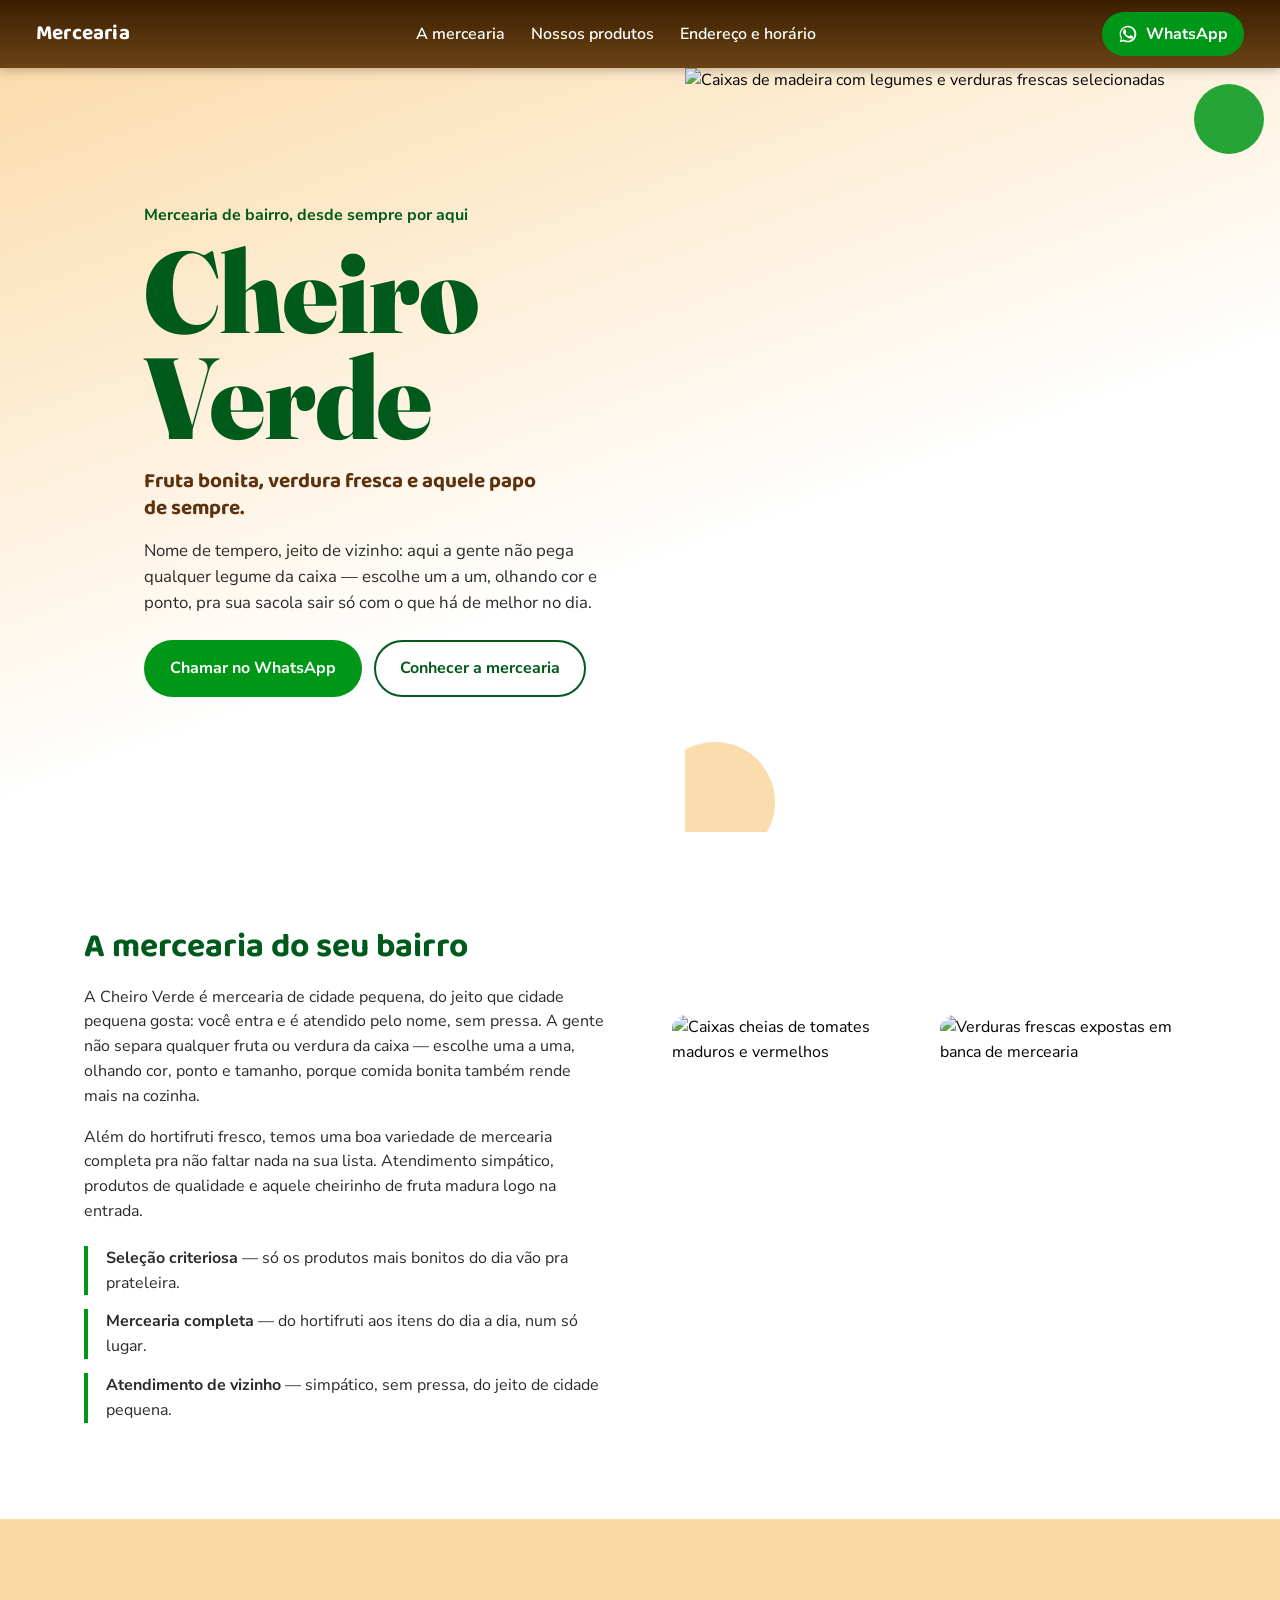
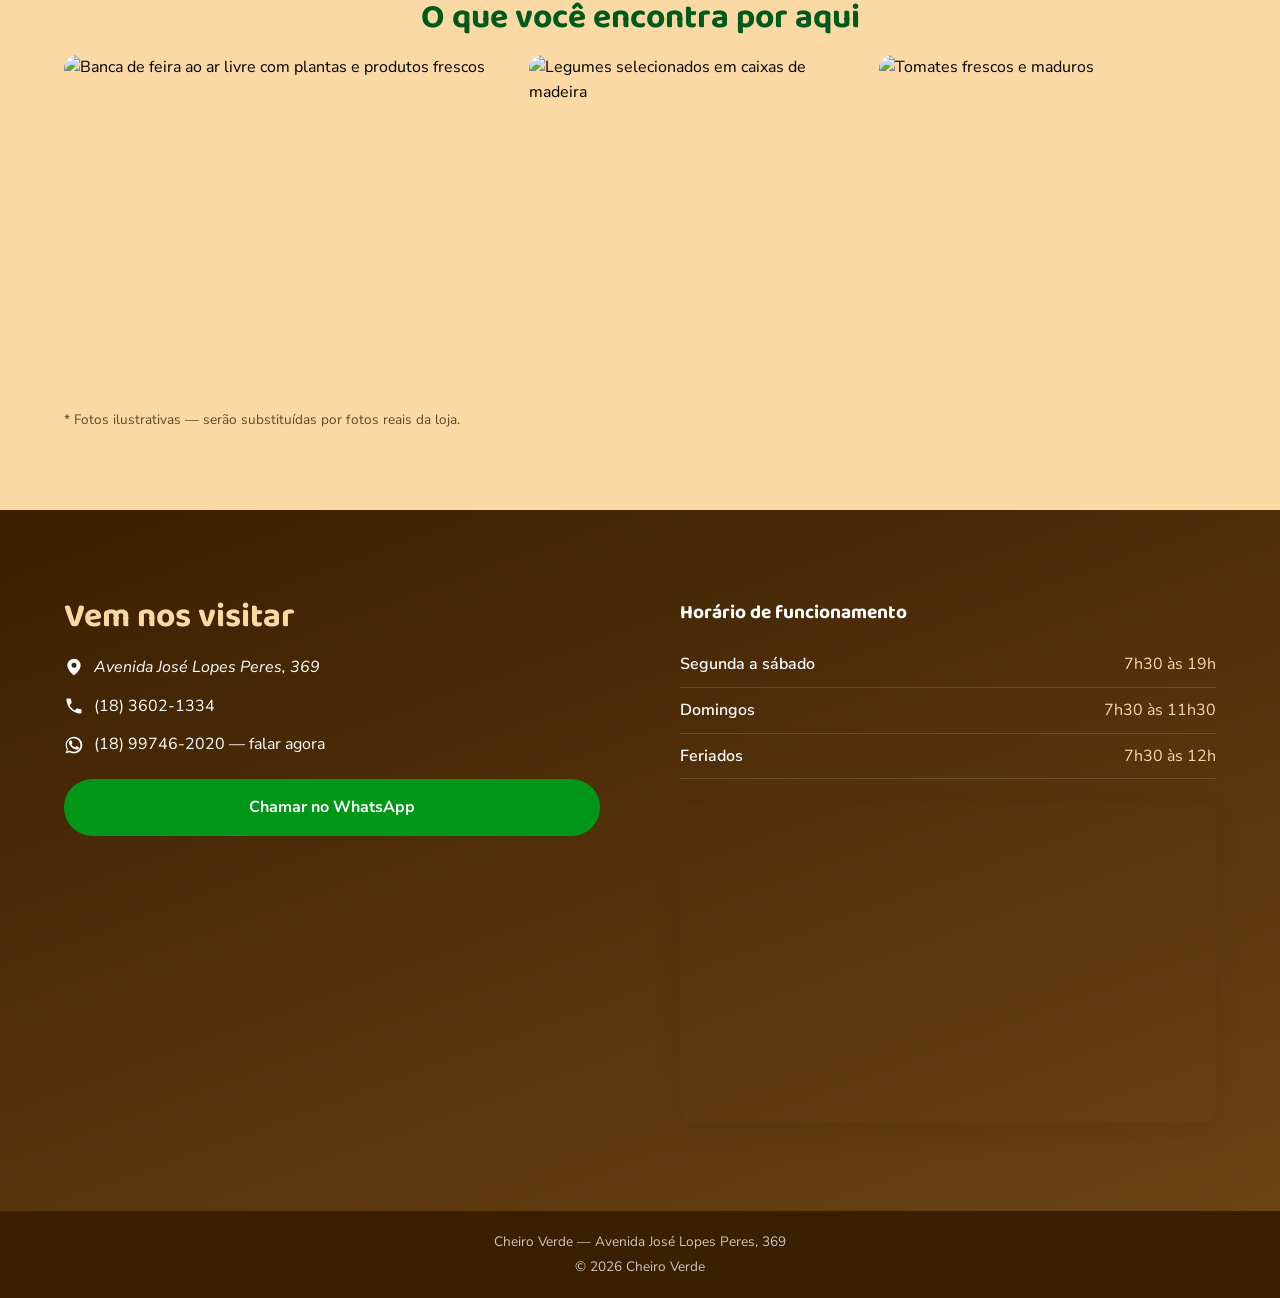
==== index .html @ 6464db5c "Testando de novo" ====
<!DOCTYPE html>
<html lang="pt-BR">
<head>
  <meta charset="UTF-8">
  <meta name="viewport" content="width=device-width, initial-scale=1.0">

  <title>Cheiro Verde | Mercearia em Avenida José Lopes Peres, 369</title>
  <meta name="description" content="Mercearia Cheiro Verde: frutas, verduras e legumes escolhidos um a um, mercearia completa e atendimento de vizinho. Aberta todos os dias na Avenida José Lopes Peres, 369.">

  <!-- Open Graph: como o link aparece quando compartilhado no WhatsApp/redes -->
  <!-- TROCAR: idealmente uma foto real da fachada ou do hortifruti, formato paisagem (1200x630) -->
  <meta property="og:title" content="Cheiro Verde — Mercearia">
  <meta property="og:description" content="Frutas e verduras escolhidas uma a uma, mercearia completa e atendimento de vizinho.">
  <meta property="og:image" content="https://images.unsplash.com/photo-1757627550652-30788bfce978?auto=format&fit=crop&w=1200&q=80">
  <meta property="og:type" content="website">

  <link rel="icon" type="image/svg+xml" href="favicon.svg">

  <!-- Fraunces: serifada clássica e robusta, usada só no nome "Cheiro Verde" -->
  <!-- Baloo 2: fonte redonda usada em títulos de seção e na frase de efeito -->
  <!-- Nunito Sans: texto corrido, legível e com o mesmo espírito acolhedor -->
  <link rel="preconnect" href="https://fonts.googleapis.com">
  <link rel="preconnect" href="https://fonts.gstatic.com" crossorigin>
  <link href="https://fonts.googleapis.com/css2?family=Fraunces:opsz,wght@9..144,600;9..144,700;9..144,900&family=Baloo+2:wght@500;600;700;800&family=Nunito+Sans:ital,opsz,wght@0,6..12,400;0,6..12,600;0,6..12,700;1,6..12,400&display=swap" rel="stylesheet">

  <link rel="stylesheet" href="style_oficial.css">
</head>
<body>

  <!--
    IMAGENS PROVISÓRIAS — 7 no total, todas marcadas com "TROCAR" no código:
    1. og:image (no <head>)         — capa ao compartilhar o link
    2. hero__figure                  — foto grande da direita, primeira coisa que aparece
    3 e 4. sobre__fotos (2 fotos)     — ao lado do texto "A mercearia do seu bairro"
    5, 6 e 7. galeria (3 fotos)       — seção "O que você encontra por aqui"
    Basta trocar o valor de src="..." pelo caminho da foto real (ex: "fotos/fachada.jpg")
    e ajustar o alt="..." pra descrever a foto nova.
  -->

  <!-- BARRA FIXA: nome + WhatsApp sempre visíveis, como pedido -->
  <header class="topbar" id="topbar">
    <div class="topbar__inner">
      <a href="#topo" class="topbar__brand">Mercearia</a>

      <nav class="topbar__nav" id="menu" data-open="false">
        <a href="#sobre" class="topbar__link">A mercearia</a>
        <a href="#fotos" class="topbar__link">Nossos produtos</a>
        <a href="#contato" class="topbar__link">Endereço e horário</a>
        <a
          class="topbar__whats topbar__whats--menu"
          href="https://wa.me/5518997462020?text=Ol%C3%A1%2C%20vi%20seu%20site%20e%20gostaria%20de%20falar"
          target="_blank"
          rel="noopener"
        >
          <svg viewBox="0 0 24 24" class="icon-whats" aria-hidden="true"><path d="M17.47 14.38c-.3-.15-1.77-.87-2.04-.97-.27-.1-.47-.15-.67.15-.2.3-.77.97-.94 1.17-.17.2-.35.22-.65.07-.3-.15-1.26-.46-2.4-1.48-.89-.79-1.48-1.76-1.66-2.06-.17-.3-.02-.46.13-.61.14-.14.3-.35.45-.52.15-.17.2-.3.3-.5.1-.2.05-.37-.02-.52-.07-.15-.67-1.6-.91-2.2-.24-.58-.49-.5-.67-.5-.17-.01-.37-.01-.57-.01s-.52.07-.8.37c-.27.3-1.04 1.02-1.04 2.47 0 1.46 1.06 2.87 1.21 3.07.15.2 2.09 3.2 5.08 4.48.71.31 1.26.49 1.69.63.71.22 1.35.19 1.86.12.57-.09 1.77-.72 2.02-1.42.25-.7.25-1.29.17-1.42-.07-.12-.27-.2-.57-.35z"/><path d="M12.02 2C6.5 2 2 6.48 2 12c0 1.85.51 3.65 1.47 5.22L2 22l4.9-1.44A9.96 9.96 0 0 0 12.02 22C17.55 22 22 17.52 22 12S17.55 2 12.02 2Zm0 18.13c-1.7 0-3.36-.46-4.8-1.32l-.34-.2-2.9.85.86-2.83-.22-.35a8.1 8.1 0 0 1-1.24-4.28c0-4.5 3.66-8.15 8.16-8.15 4.49 0 8.15 3.65 8.15 8.15 0 4.5-3.66 8.13-8.15 8.13Z"/></svg>
          <span>(18) 99746-2020</span>
        </a>
      </nav>

      <button class="topbar__toggle" id="menuToggle" aria-controls="menu" aria-expanded="false" aria-label="Abrir menu">
        <span></span><span></span><span></span>
      </button>

      <a
        class="topbar__whats topbar__whats--bar"
        href="https://wa.me/5518997462020?text=Ol%C3%A1%2C%20vi%20seu%20site%20e%20gostaria%20de%20falar"
        target="_blank"
        rel="noopener"
        aria-label="Chamar a Cheiro Verde no WhatsApp"
      >
        <svg viewBox="0 0 24 24" class="icon-whats" aria-hidden="true"><path d="M17.47 14.38c-.3-.15-1.77-.87-2.04-.97-.27-.1-.47-.15-.67.15-.2.3-.77.97-.94 1.17-.17.2-.35.22-.65.07-.3-.15-1.26-.46-2.4-1.48-.89-.79-1.48-1.76-1.66-2.06-.17-.3-.02-.46.13-.61.14-.14.3-.35.45-.52.15-.17.2-.3.3-.5.1-.2.05-.37-.02-.52-.07-.15-.67-1.6-.91-2.2-.24-.58-.49-.5-.67-.5-.17-.01-.37-.01-.57-.01s-.52.07-.8.37c-.27.3-1.04 1.02-1.04 2.47 0 1.46 1.06 2.87 1.21 3.07.15.2 2.09 3.2 5.08 4.48.71.31 1.26.49 1.69.63.71.22 1.35.19 1.86.12.57-.09 1.77-.72 2.02-1.42.25-.7.25-1.29.17-1.42-.07-.12-.27-.2-.57-.35z"/><path d="M12.02 2C6.5 2 2 6.48 2 12c0 1.85.51 3.65 1.47 5.22L2 22l4.9-1.44A9.96 9.96 0 0 0 12.02 22C17.55 22 22 17.52 22 12S17.55 2 12.02 2Zm0 18.13c-1.7 0-3.36-.46-4.8-1.32l-.34-.2-2.9.85.86-2.83-.22-.35a8.1 8.1 0 0 1-1.24-4.28c0-4.5 3.66-8.15 8.16-8.15 4.49 0 8.15 3.65 8.15 8.15 0 4.5-3.66 8.13-8.15 8.13Z"/></svg>
        <span>WhatsApp</span>
      </a>
    </div>
  </header>

  <main id="topo">

    <!-- HERO: logo grande à esquerda / foto de hortifruti à direita, conforme pedido -->
    <section class="hero">
      <div class="hero__text">
        <p class="hero__kicker">Mercearia de bairro, desde sempre por aqui</p>
        <h1 class="hero__brand">Cheiro<br>Verde</h1>
        <p class="hero__title">
          Fruta bonita, verdura fresca e aquele papo de sempre.
        </p>
        <p class="hero__lede">
          Nome de tempero, jeito de vizinho: aqui a gente não pega qualquer legume da caixa —
          escolhe um a um, olhando cor e ponto, pra sua sacola sair só com o que há de melhor no dia.
        </p>
        <div class="hero__actions">
          <a class="btn btn--primary" href="https://wa.me/5518997462020?text=Ol%C3%A1%2C%20vi%20seu%20site%20e%20gostaria%20de%20falar" target="_blank" rel="noopener">
            Chamar no WhatsApp
          </a>
          <a class="btn btn--ghost" href="#sobre">Conhecer a mercearia</a>
        </div>
      </div>

      <div class="hero__figure">
        <!-- TROCAR: foto real de hortifruti/vitrine da Cheiro Verde (formato retrato, ela ocupa toda a coluna direita) -->
        <img
          src="https://images.unsplash.com/photo-1757627550652-30788bfce978?auto=format&fit=crop&w=1200&q=80"
          alt="Caixas de madeira com legumes e verduras frescas selecionadas"
          class="hero__img"
          width="1200" height="1500"
        >
        <div class="hero__dot hero__dot--1" aria-hidden="true"></div>
        <div class="hero__dot hero__dot--2" aria-hidden="true"></div>
      </div>
    </section>

    <!-- SOBRE: texto à esquerda, fotos à direita -->
    <section class="sobre" id="sobre">
      <div class="sobre__text">
        <h2 class="section-title">A mercearia do seu bairro</h2>
        <p>
          A Cheiro Verde é mercearia de cidade pequena, do jeito que cidade pequena gosta:
          você entra e é atendido pelo nome, sem pressa. A gente não separa qualquer fruta ou
          verdura da caixa — escolhe uma a uma, olhando cor, ponto e tamanho, porque comida
          bonita também rende mais na cozinha.
        </p>
        <p>
          Além do hortifruti fresco, temos uma boa variedade de mercearia completa pra não
          faltar nada na sua lista. Atendimento simpático, produtos de qualidade e aquele
          cheirinho de fruta madura logo na entrada.
        </p>

        <ul class="sobre__lista">
          <li><strong>Seleção criteriosa</strong> — só os produtos mais bonitos do dia vão pra prateleira.</li>
          <li><strong>Mercearia completa</strong> — do hortifruti aos itens do dia a dia, num só lugar.</li>
          <li><strong>Atendimento de vizinho</strong> — simpático, sem pressa, do jeito de cidade pequena.</li>
        </ul>
      </div>

      <div class="sobre__fotos">
        <!-- TROCAR: foto real 1 — sugestão: balcão/prateleira da loja ou produtos selecionados -->
        <img
          src="https://images.unsplash.com/photo-1753172433718-d0c2a99443d8?auto=format&fit=crop&w=800&q=80"
          alt="Caixas cheias de tomates maduros e vermelhos"
          loading="lazy" width="800" height="1000"
        >
        <!-- TROCAR: foto real 2 — sugestão: fachada (a que você já tem) ou atendimento -->
        <img
          src="https://images.unsplash.com/photo-1751892094434-6b44560df151?auto=format&fit=crop&w=800&q=80"
          alt="Verduras frescas expostas em banca de mercearia"
          loading="lazy" width="800" height="1000"
        >
      </div>
    </section>

    <!-- MAIS FOTOS: galeria mais abaixo na página, como pedido -->
    <section class="galeria" id="fotos">
      <h2 class="section-title section-title--center">O que você encontra por aqui</h2>
      <div class="galeria__grid">
        <!-- TROCAR: foto real 3 — a maior da galeria; sugestão: interior da loja com corredores/produtos -->
        <figure class="galeria__item galeria__item--grande">
          <img
            src="https://images.unsplash.com/photo-1758994977610-d15d54d69771?auto=format&fit=crop&w=1200&q=80"
            alt="Banca de feira ao ar livre com plantas e produtos frescos"
            loading="lazy" width="1200" height="900"
          >
        </figure>
        <!-- TROCAR: foto real 4 -->
        <figure class="galeria__item">
          <img
            src="https://images.unsplash.com/photo-1757627550652-30788bfce978?auto=format&fit=crop&w=800&q=80"
            alt="Legumes selecionados em caixas de madeira"
            loading="lazy" width="800" height="1000"
          >
        </figure>
        <!-- TROCAR: foto real 5 -->
        <figure class="galeria__item">
          <img
            src="https://images.unsplash.com/photo-1753172433718-d0c2a99443d8?auto=format&fit=crop&w=800&q=80"
            alt="Tomates frescos e maduros"
            loading="lazy" width="800" height="1000"
          >
        </figure>
      </div>
      <p class="galeria__nota">* Fotos ilustrativas — serão substituídas por fotos reais da loja.</p>
    </section>

    <!-- CONTATO: endereço, telefone, whatsapp, horário e mapa -->
    <section class="contato" id="contato">
      <div class="contato__inner">
        <div class="contato__coluna">
          <h2 class="section-title section-title--claro">Vem nos visitar</h2>

          <address class="contato__item">
            <svg viewBox="0 0 24 24" class="icon" aria-hidden="true"><path d="M12 2C7.6 2 4 5.6 4 10c0 5.4 7 12 8 12s8-6.6 8-12c0-4.4-3.6-8-8-8Zm0 11a3 3 0 1 1 0-6 3 3 0 0 1 0 6Z"/></svg>
            <span>Avenida José Lopes Peres, 369</span>
          </address>

          <a class="contato__item contato__item--link" href="tel:+551836021334">
            <svg viewBox="0 0 24 24" class="icon" aria-hidden="true"><path d="M6.6 10.8c1.4 2.8 3.7 5.1 6.5 6.5l2.2-2.2c.3-.3.7-.4 1-.2 1.1.4 2.4.6 3.6.6.6 0 1 .4 1 1V20c0 .6-.4 1-1 1C10.6 21 3 13.4 3 4c0-.6.4-1 1-1h3.5c.6 0 1 .4 1 1 0 1.3.2 2.5.6 3.6.1.4 0 .8-.3 1.1L6.6 10.8Z"/></svg>
            <span>(18) 3602-1334</span>
          </a>

          <a class="contato__item contato__item--link" href="https://wa.me/5518997462020?text=Ol%C3%A1%2C%20vi%20seu%20site%20e%20gostaria%20de%20falar" target="_blank" rel="noopener">
            <svg viewBox="0 0 24 24" class="icon" aria-hidden="true"><path d="M17.47 14.38c-.3-.15-1.77-.87-2.04-.97-.27-.1-.47-.15-.67.15-.2.3-.77.97-.94 1.17-.17.2-.35.22-.65.07-.3-.15-1.26-.46-2.4-1.48-.89-.79-1.48-1.76-1.66-2.06-.17-.3-.02-.46.13-.61.14-.14.3-.35.45-.52.15-.17.2-.3.3-.5.1-.2.05-.37-.02-.52-.07-.15-.67-1.6-.91-2.2-.24-.58-.49-.5-.67-.5-.17-.01-.37-.01-.57-.01s-.52.07-.8.37c-.27.3-1.04 1.02-1.04 2.47 0 1.46 1.06 2.87 1.21 3.07.15.2 2.09 3.2 5.08 4.48.71.31 1.26.49 1.69.63.71.22 1.35.19 1.86.12.57-.09 1.77-.72 2.02-1.42.25-.7.25-1.29.17-1.42-.07-.12-.27-.2-.57-.35z"/><path d="M12.02 2C6.5 2 2 6.48 2 12c0 1.85.51 3.65 1.47 5.22L2 22l4.9-1.44A9.96 9.96 0 0 0 12.02 22C17.55 22 22 17.52 22 12S17.55 2 12.02 2Zm0 18.13c-1.7 0-3.36-.46-4.8-1.32l-.34-.2-2.9.85.86-2.83-.22-.35a8.1 8.1 0 0 1-1.24-4.28c0-4.5 3.66-8.15 8.16-8.15 4.49 0 8.15 3.65 8.15 8.15 0 4.5-3.66 8.13-8.15 8.13Z"/></svg>
            <span>(18) 99746-2020 — falar agora</span>
          </a>

          <a class="btn btn--primary btn--grande" href="https://wa.me/5518997462020?text=Ol%C3%A1%2C%20vi%20seu%20site%20e%20gostaria%20de%20falar" target="_blank" rel="noopener">
            Chamar no WhatsApp
          </a>
        </div>

        <div class="contato__coluna">
          <h3 class="contato__subtitulo">Horário de funcionamento</h3>
          <dl class="horario">
            <div class="horario__linha">
              <dt>Segunda a sábado</dt>
              <dd>7h30 às 19h</dd>
            </div>
            <div class="horario__linha">
              <dt>Domingos</dt>
              <dd>7h30 às 11h30</dd>
            </div>
            <div class="horario__linha">
              <dt>Feriados</dt>
              <dd>7h30 às 12h</dd>
            </div>
          </dl>

          <div class="contato__mapa">
            <iframe
              title="Mapa até a Mercearia Cheiro Verde"
              src="https://www.google.com/maps?q=Avenida+Jos%C3%A9+Lopes+Peres+369&output=embed"
              loading="lazy"
              referrerpolicy="no-referrer-when-downgrade"
            ></iframe>
          </div>
        </div>
      </div>
    </section>
  </main>

  <footer class="rodape">
    <p>Cheiro Verde — Avenida José Lopes Peres, 369</p>
    <p class="rodape__ano"></p>
  </footer>

  <script src="script.js"></script>
</body>
</html>
---- style_oficial.css ----
/* ============================================================
   CHEIRO VERDE — estilos
   Paleta herdada do site original do estabelecimento.
   Mobile-first: as regras base valem para telas pequenas,
   e os @media (min-width) vão "ligando" o layout de telas maiores.
   ============================================================ */

* {
  margin: 0;
  padding: 0;
  box-sizing: border-box;
}

:root {
  /* --- Paleta original do site (mesmos valores fornecidos) --- */
  --verde-principal: #005a1b;
  --verde-complementar: #009719;
  --verde-alternativo: #12680e;
  --preto-texto: #000000;
  --creme-fundo: hsla(36, 96%, 68%, 0.658);
  --fundo: #694112d7;
  --fundo-escuro: #3d2100ee;
  --branco: #ffffff;
  --marrom-complementar: #5c320f;
  --botoes: #999898;
  --botoes-claro: #bebdbd;

  /* Versões sólidas das cores com transparência acima, para uso em
     fundos opacos (texto sobre elas, por exemplo) — mesmos tons,
     só calculados sem o alpha para manter contraste de leitura. */
  --creme-solido: #fbd9a4;
  --fundo-solido: #6b4315;
  --fundo-escuro-solido: #3a1f00;

  /* Tipografia */
  --fonte-marca: "Fraunces", Georgia, serif;
  --fonte-display: "Baloo 2", system-ui, sans-serif;
  --fonte-texto: "Nunito Sans", system-ui, sans-serif;

  /* Medidas reaproveitadas em várias regras */
  --altura-topbar: 68px;
  --raio: 14px;
  --sombra-suave: 0 8px 24px rgba(61, 33, 0, 0.18);
}

html {
  scroll-behavior: smooth;
  scroll-padding-top: calc(var(--altura-topbar) + 12px);
}

@media (prefers-reduced-motion: reduce) {
  html { scroll-behavior: auto; }
  *, *::before, *::after { animation-duration: 0.01ms !important; transition-duration: 0.01ms !important; }
}

body {
  font-family: var(--fonte-texto);
  color: var(--preto-texto);
  background-color: var(--branco);
  line-height: 1.55;
  -webkit-font-smoothing: antialiased;
}

img {
  max-width: 100%;
  display: block;
}

a {
  color: inherit;
}

/* Foco visível para navegação por teclado (acessibilidade) */
a:focus-visible,
button:focus-visible {
  outline: 3px solid var(--verde-complementar);
  outline-offset: 3px;
}

.icon,
.icon-whats {
  width: 20px;
  height: 20px;
  fill: currentColor;
  flex-shrink: 0;
}

/* ============================================================
   BARRA FIXA DO TOPO
   Fica sempre visível, com o botão de WhatsApp sempre acessível,
   conforme pedido no briefing.
   ============================================================ */

.topbar {
  position: fixed;
  inset: 0 0 auto 0;
  height: var(--altura-topbar);
  z-index: 100;
  background: linear-gradient(to bottom, var(--fundo-escuro-solido), var(--fundo-solido));
  box-shadow: 0 2px 10px rgba(0, 0, 0, 0.25);
}

.topbar__inner {
  height: 100%;
  max-width: 1240px;
  margin: 0 auto;
  padding: 0 16px;
  display: flex;
  align-items: center;
  justify-content: space-between;
  gap: 12px;
}

.topbar__brand {
  font-family: var(--fonte-display);
  font-weight: 700;
  font-size: 1.3rem;
  color: var(--branco);
  text-decoration: none;
  letter-spacing: 0.2px;
  white-space: nowrap;
}

/* Menu de navegação: escondido em telas pequenas, vira painel deslizante */
.topbar__nav {
  position: fixed;
  top: var(--altura-topbar);
  left: 0;
  right: 0;
  background: var(--fundo-escuro-solido);
  display: flex;
  flex-direction: column;
  padding: 12px 20px 24px;
  gap: 4px;
  transform: translateY(-8px);
  opacity: 0;
  pointer-events: none;
  transition: opacity 0.2s ease, transform 0.2s ease;
}

.topbar__nav[data-open="true"] {
  opacity: 1;
  transform: translateY(0);
  pointer-events: auto;
}

.topbar__link {
  color: var(--branco);
  text-decoration: none;
  font-weight: 600;
  padding: 12px 4px;
  border-bottom: 1px solid rgba(255, 255, 255, 0.12);
}

/* Botão de WhatsApp dentro do menu mobile (some no desktop) */
.topbar__whats--menu {
  margin-top: 10px;
}

.topbar__whats {
  display: inline-flex;
  align-items: center;
  gap: 8px;
  background: var(--verde-complementar);
  color: var(--branco);
  text-decoration: none;
  font-weight: 700;
  padding: 10px 16px;
  border-radius: 999px;
  white-space: nowrap;
  transition: background-color 0.15s ease;
}

.topbar__whats:hover,
.topbar__whats:focus-visible {
  background: var(--verde-alternativo);
}

/* Botão "sanduíche" que abre/fecha o menu no mobile */
.topbar__toggle {
  display: flex;
  flex-direction: column;
  justify-content: center;
  gap: 5px;
  width: 34px;
  height: 34px;
  background: none;
  border: none;
  cursor: pointer;
  padding: 0;
}

.topbar__toggle span {
  display: block;
  height: 2px;
  background: var(--branco);
  border-radius: 2px;
  transition: transform 0.2s ease, opacity 0.2s ease;
}

.topbar__toggle[aria-expanded="true"] span:nth-child(1) {
  transform: translateY(7px) rotate(45deg);
}
.topbar__toggle[aria-expanded="true"] span:nth-child(2) {
  opacity: 0;
}
.topbar__toggle[aria-expanded="true"] span:nth-child(3) {
  transform: translateY(-7px) rotate(-45deg);
}

/* ============================================================
   HERO
   Mobile: empilhado (texto, depois imagem).
   Desktop (ver media query lá embaixo): logo/texto grande à
   esquerda, foto de hortifruti sangrando na direita.
   ============================================================ */

.hero {
  padding-top: calc(var(--altura-topbar) + 28px);
  background: linear-gradient(160deg, var(--creme-solido) 0%, var(--branco) 62%);
}

.hero__text {
  padding: 8px 20px 32px;
  max-width: 620px;
  margin: 0 auto;
}

.hero__kicker {
  font-weight: 700;
  color: var(--verde-principal);
  margin-bottom: 10px;
}

/* Nome da marca: protagonista visual do hero. Fonte serifada robusta,
   nada de arredondado — contraste proposital com a fonte macia usada
   na frase de efeito logo abaixo. */
.hero__brand {
  font-family: var(--fonte-marca);
  font-weight: 900;
  font-size: clamp(5rem, 25vw, 8rem);
  line-height: 0.92;
  color: var(--verde-principal);
  letter-spacing: -0.01em;
  margin-bottom: 18px;
}

.hero__title {
  font-family: var(--fonte-display);
  font-weight: 700;
  font-size: clamp(1.15rem, 4.2vw, 1.5rem);
  line-height: 1.3;
  color: var(--marrom-complementar);
  margin-bottom: 16px;
  max-width: 34ch;
}

.hero__lede {
  font-size: 1.05rem;
  max-width: 46ch;
  color: #2b2b2b;
  margin-bottom: 24px;
}

.hero__actions {
  display: flex;
  flex-wrap: wrap;
  gap: 12px;
}

.hero__figure {
  position: relative;
  width: 100%;
  aspect-ratio: 4 / 3;
  overflow: hidden;
}

.hero__img {
  width: 100%;
  height: 100%;
  object-fit: cover;
}

/* Pontos decorativos, ecoando a composição orgânica do hortifruti
   sem repetir literalmente nenhum layout de referência */
.hero__dot {
  position: absolute;
  border-radius: 50%;
  z-index: 1;
}
.hero__dot--1 {
  width: 70px;
  height: 70px;
  background: var(--verde-complementar);
  top: 16px;
  right: 16px;
  opacity: 0.85;
}
.hero__dot--2 {
  display: none;
}

/* ============================================================
   BOTÕES
   ============================================================ */

.btn {
  display: inline-flex;
  align-items: center;
  justify-content: center;
  text-decoration: none;
  font-weight: 700;
  font-size: 1rem;
  padding: 14px 24px;
  border-radius: 999px;
  border: 2px solid transparent;
  transition: transform 0.12s ease, background-color 0.15s ease, color 0.15s ease;
}

.btn--primary {
  background: var(--verde-complementar);
  color: var(--branco);
}
.btn--primary:hover,
.btn--primary:focus-visible {
  background: var(--verde-alternativo);
}

.btn--ghost {
  background: transparent;
  color: var(--verde-principal);
  border-color: var(--verde-principal);
}
.btn--ghost:hover,
.btn--ghost:focus-visible {
  background: var(--verde-principal);
  color: var(--branco);
}

.btn--grande {
  width: 100%;
  margin-top: 8px;
}

.btn:active {
  transform: scale(0.98);
}

/* ============================================================
   TÍTULOS DE SEÇÃO
   ============================================================ */

.section-title {
  font-family: var(--fonte-display);
  font-weight: 700;
  font-size: clamp(1.6rem, 5vw, 2.1rem);
  color: var(--verde-principal);
  margin-bottom: 18px;
  line-height: 1.15;
}

.section-title--center {
  text-align: center;
}

.section-title--claro {
  color: var(--creme-solido);
}

/* ============================================================
   SEÇÃO "SOBRE"
   Mobile: texto, depois fotos.
   Desktop: texto à esquerda / fotos à direita (media query abaixo).
   ============================================================ */

.sobre {
  padding: 56px 20px;
  max-width: 1240px;
  margin: 0 auto;
}

.sobre__text p {
  margin-bottom: 16px;
  max-width: 62ch;
  color: #2b2b2b;
}

.sobre__lista {
  list-style: none;
  margin-top: 22px;
  display: grid;
  gap: 14px;
}

.sobre__lista li {
  padding-left: 18px;
  border-left: 4px solid var(--verde-complementar);
  color: #2b2b2b;
}

.sobre__fotos {
  margin-top: 28px;
  display: grid;
  grid-template-columns: 1fr 1fr;
  gap: 12px;
}

.sobre__fotos img {
  width: 100%;
  height: 220px;
  object-fit: cover;
  border-radius: var(--raio);
}

/* ============================================================
   GALERIA ("mais fotos", mais abaixo na página)
   ============================================================ */

.galeria {
  padding: 48px 20px 60px;
  background: var(--creme-solido);
}

.galeria__grid {
  max-width: 1240px;
  margin: 0 auto;
  display: grid;
  gap: 12px;
}

.galeria__item img {
  width: 100%;
  height: 240px;
  object-fit: cover;
  border-radius: var(--raio);
}

.galeria__item--grande img {
  height: 280px;
}

.galeria__nota {
  max-width: 1240px;
  margin: 14px auto 0;
  font-size: 0.85rem;
  color: #5c4726;
}

/* ============================================================
   CONTATO / RODAPÉ
   ============================================================ */

.contato {
  background: linear-gradient(160deg, var(--fundo-escuro-solido), var(--fundo-solido));
  color: var(--branco);
  padding: 56px 20px;
}

.contato__inner {
  max-width: 1240px;
  margin: 0 auto;
  display: grid;
  gap: 40px;
}

.contato__item {
  display: flex;
  align-items: center;
  gap: 10px;
  margin-bottom: 14px;
  text-decoration: none;
  color: var(--branco);
}

.contato__item--link {
  transition: color 0.15s ease;
}
.contato__item--link:hover,
.contato__item--link:focus-visible {
  color: var(--creme-solido);
}

.contato__subtitulo {
  font-family: var(--fonte-display);
  font-size: 1.2rem;
  margin-bottom: 14px;
}

.horario {
  margin-bottom: 24px;
}

.horario__linha {
  display: flex;
  justify-content: space-between;
  gap: 12px;
  padding: 10px 0;
  border-bottom: 1px solid rgba(255, 255, 255, 0.15);
}

.horario__linha dt {
  font-weight: 600;
}

.horario__linha dd {
  color: var(--creme-solido);
}

.contato__mapa {
  border-radius: var(--raio);
  overflow: hidden;
  box-shadow: var(--sombra-suave);
}

.contato__mapa iframe {
  width: 100%;
  height: 260px;
  border: 0;
  display: block;
}

.rodape {
  background: var(--fundo-escuro-solido);
  color: rgba(255, 255, 255, 0.75);
  text-align: center;
  padding: 20px;
  font-size: 0.85rem;
}

.rodape p + p {
  margin-top: 4px;
}

/* ============================================================
   TELAS MÉDIAS (tablets)
   ============================================================ */

@media (min-width: 620px) {
  .sobre__fotos {
    grid-template-columns: 1fr 1fr;
  }

  .galeria__grid {
    grid-template-columns: 1fr 1fr;
  }

  .galeria__item--grande {
    grid-column: 1 / -1;
  }
}

/* ============================================================
   TELAS GRANDES (desktop)
   Aqui entra o layout pedido: hero em duas colunas com logo
   grande à esquerda e imagem à direita; seção sobre com texto
   à esquerda e fotos à direita.
   ============================================================ */

@media (min-width: 960px) {
  .topbar__nav {
    position: static;
    flex-direction: row;
    align-items: center;
    background: none;
    padding: 0;
    gap: 26px;
    opacity: 1;
    transform: none;
    pointer-events: auto;
  }

  .topbar__link {
    border-bottom: none;
    padding: 6px 0;
  }

  .topbar__whats--menu {
    display: none;
  }

  .topbar__toggle {
    display: none;
  }

  .hero {
    padding-top: var(--altura-topbar);
    display: grid;
    grid-template-columns: 1.15fr 1fr;
    align-items: stretch;
    min-height: calc(100vh - var(--altura-topbar));
  }

  .hero__text {
    max-width: 560px;
    padding: 0 0 0 64px;
    display: flex;
    flex-direction: column;
    justify-content: center;
  }

  .hero__brand {
    font-size: clamp(6rem, 9vw, 10rem);
  }

  .hero__title {
    font-size: clamp(1.3rem, 1.6vw, 1.6rem);
  }

  .hero__figure {
    aspect-ratio: auto;
    height: 100%;
  }

  .hero__dot--2 {
    display: block;
    width: 120px;
    height: 120px;
    background: var(--creme-solido);
    bottom: -30px;
    left: -30px;
    opacity: 0.9;
  }

  .sobre {
    padding: 96px 64px;
    display: grid;
    grid-template-columns: 1fr 1fr;
    gap: 64px;
    align-items: center;
  }

  .sobre__fotos {
    margin-top: 0;
  }

  .sobre__fotos img {
    height: 320px;
  }

  .galeria {
    padding: 80px 64px;
  }

  .galeria__grid {
    grid-template-columns: 1.3fr 1fr 1fr;
  }

  .galeria__item--grande {
    grid-column: auto;
  }

  .galeria__item img,
  .galeria__item--grande img {
    height: 340px;
  }

  .contato {
    padding: 88px 64px;
  }

  .contato__inner {
    grid-template-columns: 1fr 1fr;
    gap: 80px;
  }

  .contato__mapa iframe {
    height: 320px;
  }
}
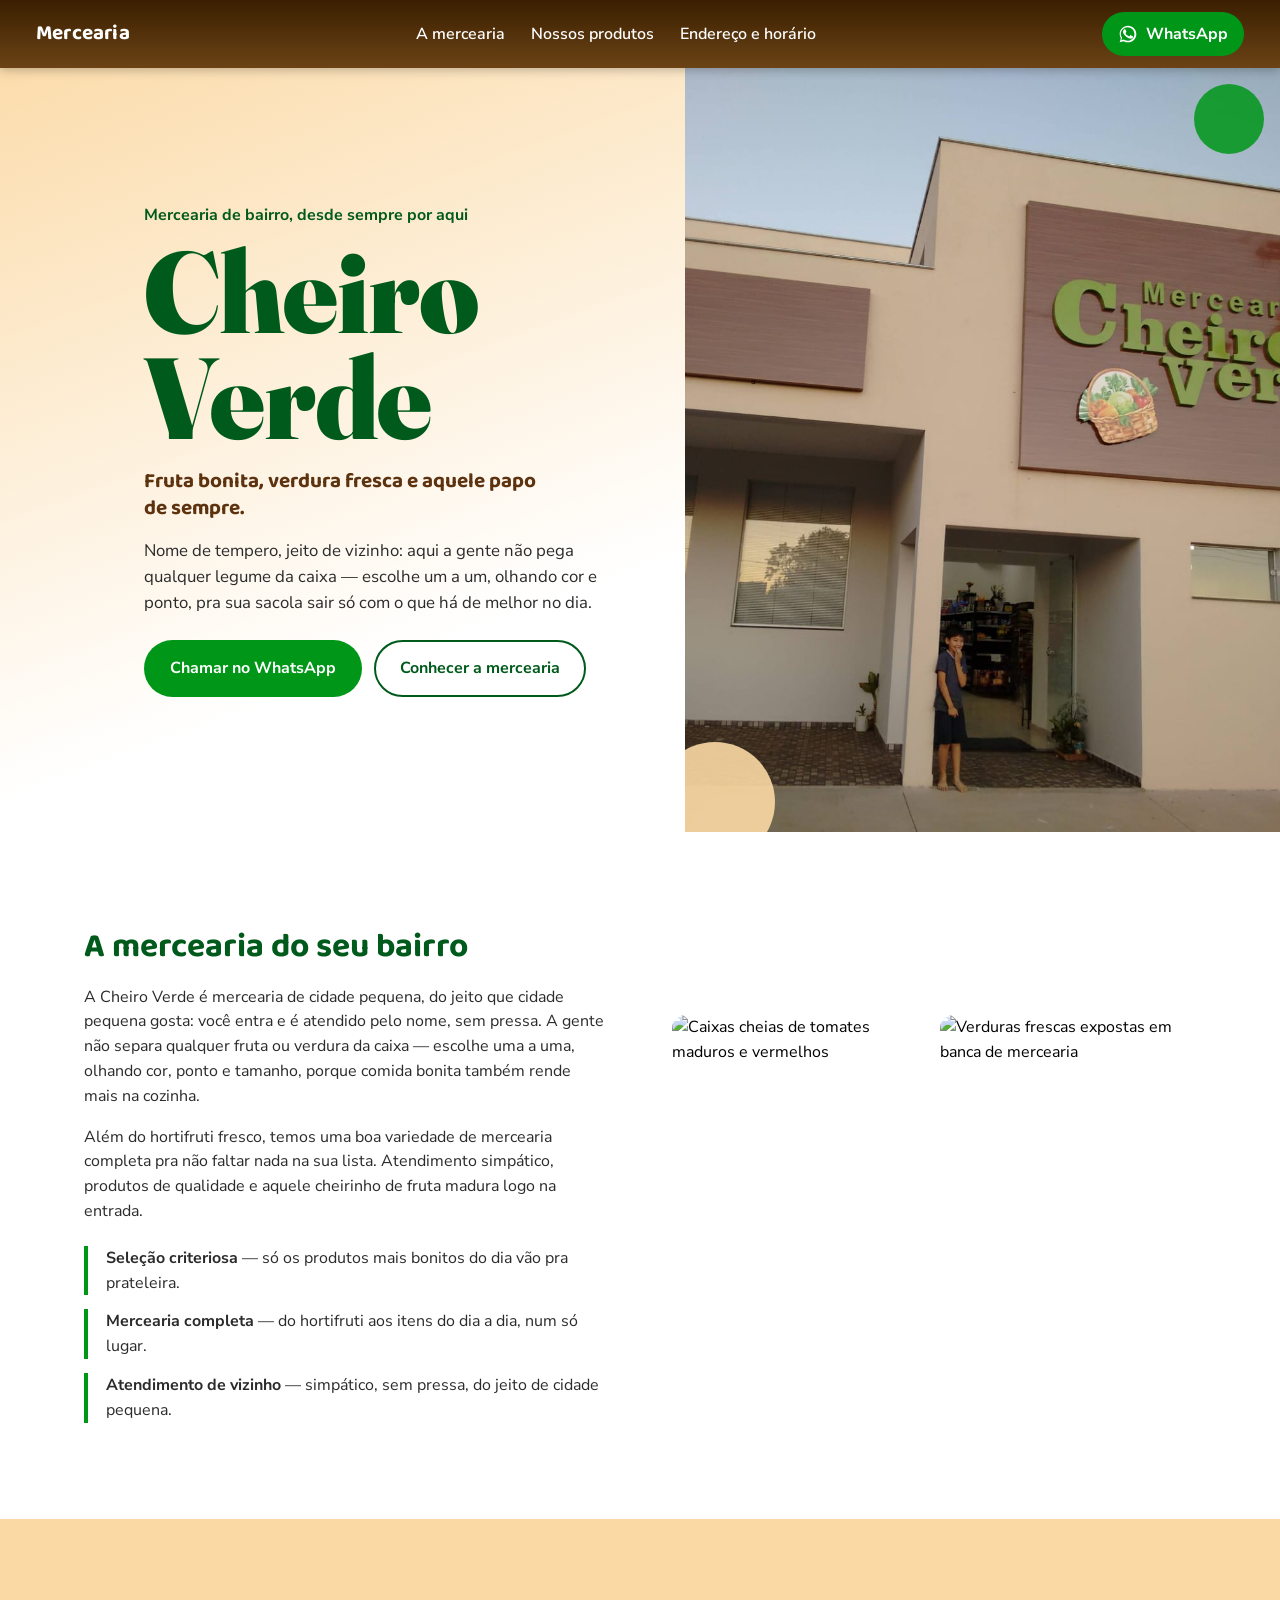
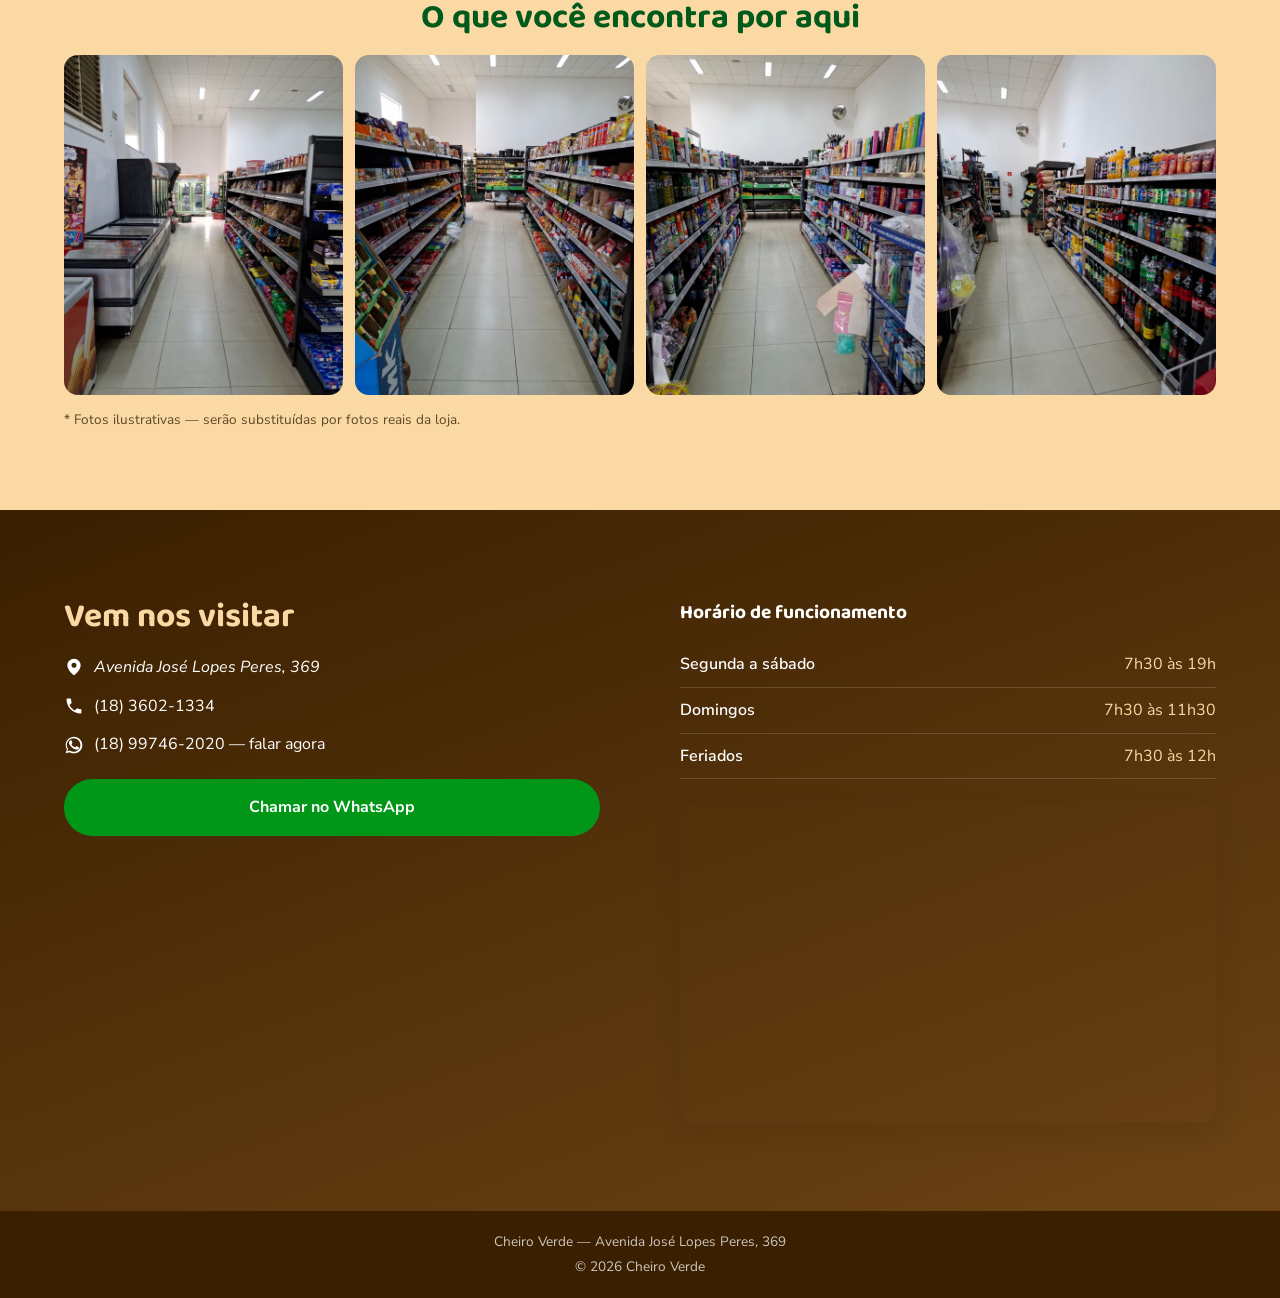
==== commit 301dd716: "Adicionando as fotos" ====
--- a/index .html
+++ b/index .html
@@ -99,8 +99,8 @@
       <div class="hero__figure">
         <!-- TROCAR: foto real de hortifruti/vitrine da Cheiro Verde (formato retrato, ela ocupa toda a coluna direita) -->
         <img
-          src="https://images.unsplash.com/photo-1757627550652-30788bfce978?auto=format&fit=crop&w=1200&q=80"
-          alt="Caixas de madeira com legumes e verduras frescas selecionadas"
+          src="imagens-quitanda/fachada.jpeg"
+          alt="fachada da Mercearia Cheiro Verde"
           class="hero__img"
           width="1200" height="1500"
         >
@@ -150,35 +150,55 @@
 
     <!-- MAIS FOTOS: galeria mais abaixo na página, como pedido -->
     <section class="galeria" id="fotos">
-      <h2 class="section-title section-title--center">O que você encontra por aqui</h2>
-      <div class="galeria__grid">
-        <!-- TROCAR: foto real 3 — a maior da galeria; sugestão: interior da loja com corredores/produtos -->
-        <figure class="galeria__item galeria__item--grande">
-          <img
-            src="https://images.unsplash.com/photo-1758994977610-d15d54d69771?auto=format&fit=crop&w=1200&q=80"
-            alt="Banca de feira ao ar livre com plantas e produtos frescos"
-            loading="lazy" width="1200" height="900"
-          >
-        </figure>
-        <!-- TROCAR: foto real 4 -->
-        <figure class="galeria__item">
-          <img
-            src="https://images.unsplash.com/photo-1757627550652-30788bfce978?auto=format&fit=crop&w=800&q=80"
-            alt="Legumes selecionados em caixas de madeira"
-            loading="lazy" width="800" height="1000"
-          >
-        </figure>
-        <!-- TROCAR: foto real 5 -->
-        <figure class="galeria__item">
-          <img
-            src="https://images.unsplash.com/photo-1753172433718-d0c2a99443d8?auto=format&fit=crop&w=800&q=80"
-            alt="Tomates frescos e maduros"
-            loading="lazy" width="800" height="1000"
-          >
-        </figure>
-      </div>
-      <p class="galeria__nota">* Fotos ilustrativas — serão substituídas por fotos reais da loja.</p>
-    </section>
+  <h2 class="section-title section-title--center">O que você encontra por aqui</h2>
+
+  <div class="galeria__grid">
+
+    <figure class="galeria__item">
+      <img
+        src="imagens-quitanda/prateleira1.jpeg"
+        alt="Banca de feira ao ar livre com plantas e produtos frescos"
+        loading="lazy"
+        width="1200"
+        height="900"
+      >
+    </figure>
+
+    <figure class="galeria__item">
+      <img
+        src="imagens-quitanda/prateleira2.jpeg"
+        alt="Legumes selecionados em caixas de madeira"
+        loading="lazy"
+        width="800"
+        height="1000"
+      >
+    </figure>
+
+    <figure class="galeria__item">
+      <img
+        src="imagens-quitanda/prateleira3.jpeg"
+        alt="Tomates frescos e maduros"
+        loading="lazy"
+        width="800"
+        height="1000"
+      >
+    </figure>
+
+    <!-- NOVA FOTO -->
+    <figure class="galeria__item">
+      <img
+        src="imagens-quitanda/prateleira4.jpeg"
+        alt="Produtos frescos da Mercearia Cheiro Verde"
+        loading="lazy"
+        width="800"
+        height="1000"
+      >
+    </figure>
+
+  </div>
+
+  <p class="galeria__nota">* Fotos ilustrativas — serão substituídas por fotos reais da loja.</p>
+</section>
 
     <!-- CONTATO: endereço, telefone, whatsapp, horário e mapa -->
     <section class="contato" id="contato">
--- a/style_oficial.css
+++ b/style_oficial.css
@@ -544,9 +544,6 @@
     grid-template-columns: 1fr 1fr;
   }
 
-  .galeria__item--grande {
-    grid-column: 1 / -1;
-  }
 }
 
 /* ============================================================
@@ -642,7 +639,7 @@
   }
 
   .galeria__grid {
-    grid-template-columns: 1.3fr 1fr 1fr;
+    grid-template-columns: 1fr 1fr 1fr 1fr;
   }
 
   .galeria__item--grande {
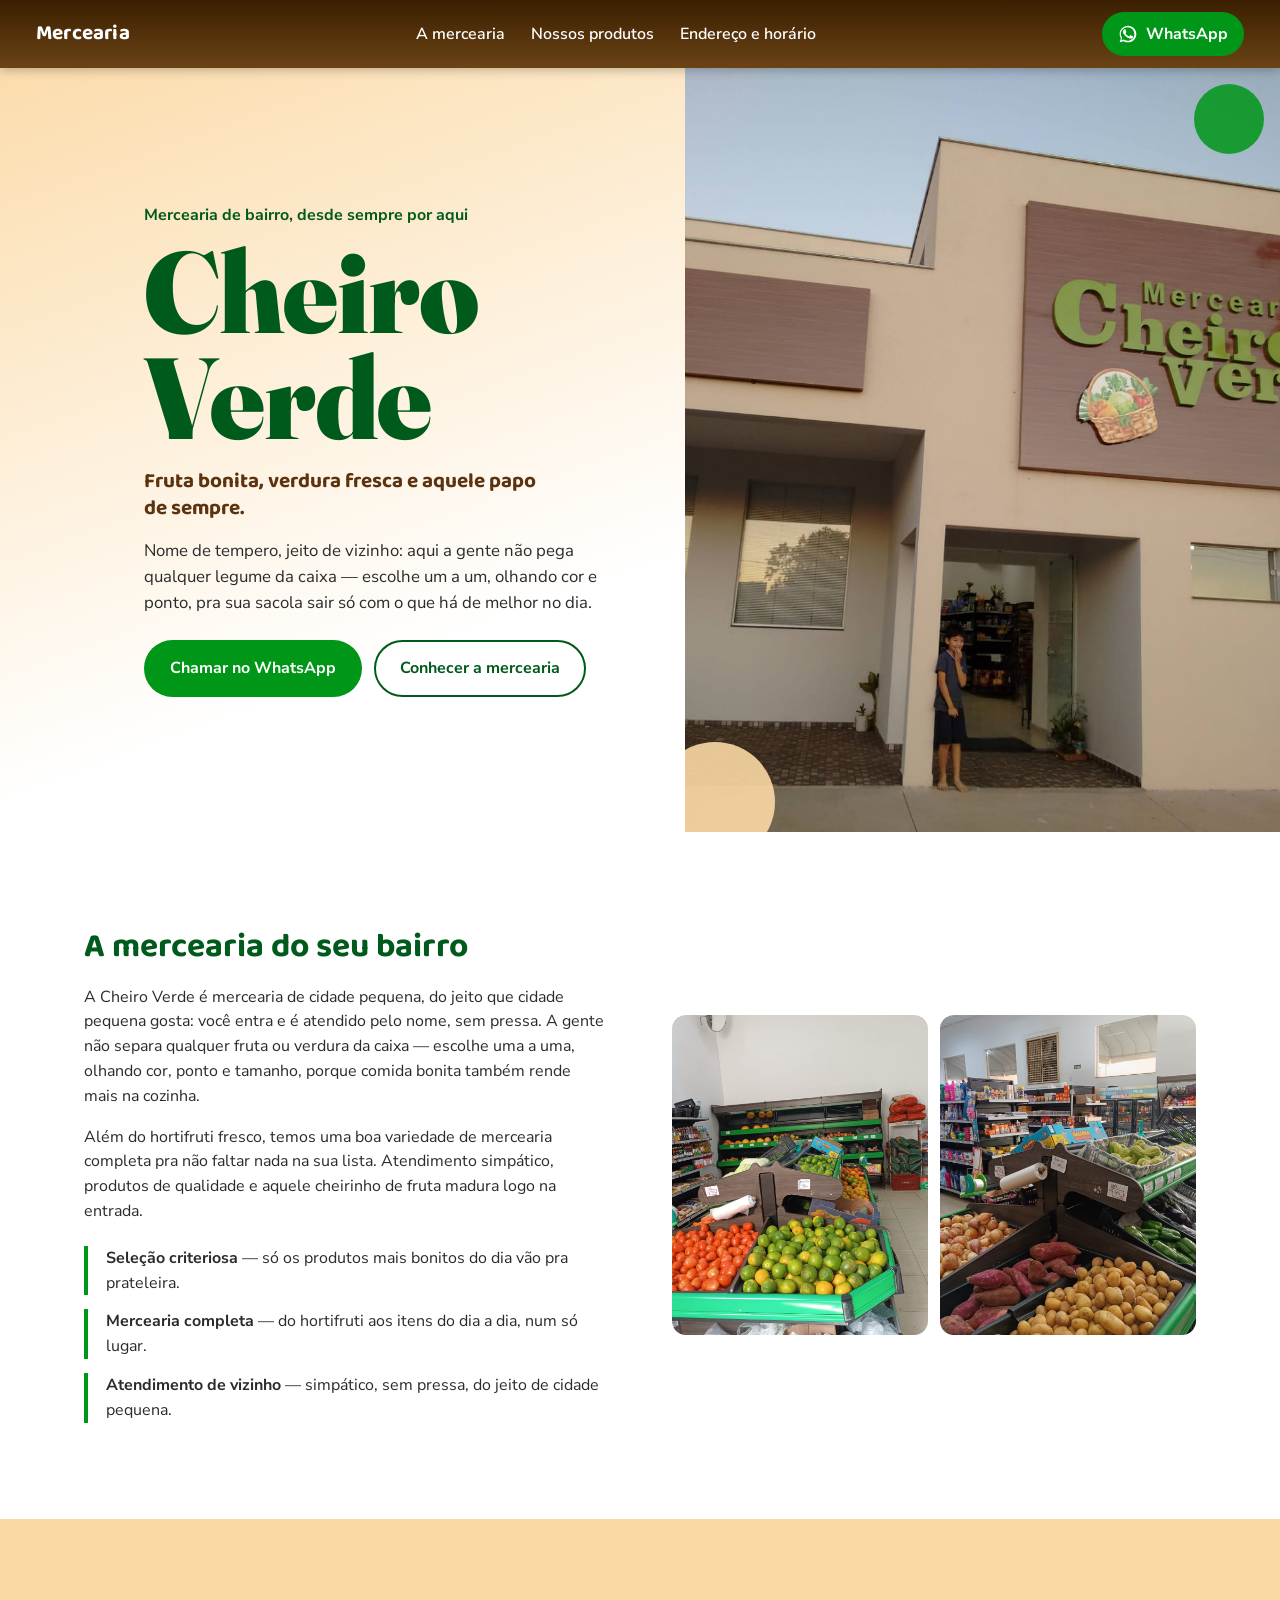
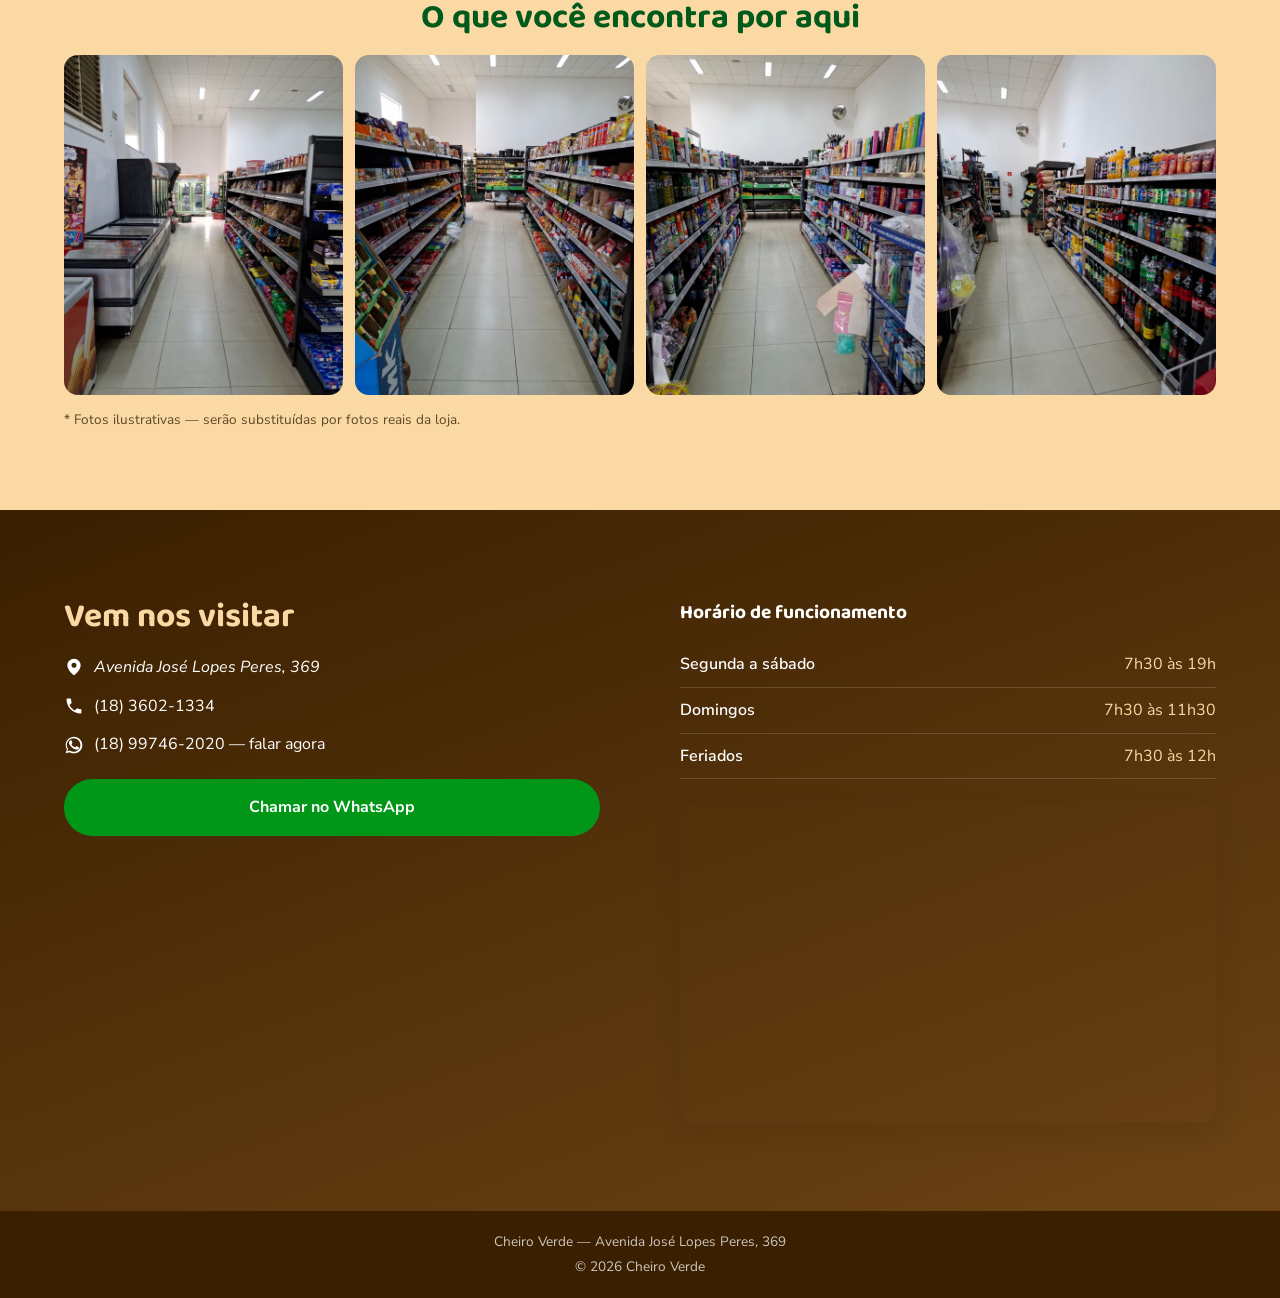
==== commit dbf8b469: "Adicionado as ultimas fotos" ====
--- a/index .html
+++ b/index .html
@@ -135,14 +135,14 @@
       <div class="sobre__fotos">
         <!-- TROCAR: foto real 1 — sugestão: balcão/prateleira da loja ou produtos selecionados -->
         <img
-          src="https://images.unsplash.com/photo-1753172433718-d0c2a99443d8?auto=format&fit=crop&w=800&q=80"
-          alt="Caixas cheias de tomates maduros e vermelhos"
+          src="imagens-quitanda/banca frente.jpeg"
+          alt="Frente da banca"
           loading="lazy" width="800" height="1000"
         >
         <!-- TROCAR: foto real 2 — sugestão: fachada (a que você já tem) ou atendimento -->
         <img
-          src="https://images.unsplash.com/photo-1751892094434-6b44560df151?auto=format&fit=crop&w=800&q=80"
-          alt="Verduras frescas expostas em banca de mercearia"
+          src="imagens-quitanda/banca trás.jpeg"
+          alt="Parte de trás da banca"
           loading="lazy" width="800" height="1000"
         >
       </div>
@@ -157,7 +157,7 @@
     <figure class="galeria__item">
       <img
         src="imagens-quitanda/prateleira1.jpeg"
-        alt="Banca de feira ao ar livre com plantas e produtos frescos"
+        alt="Prateleira dos salgadinhos e refrigerantes"
         loading="lazy"
         width="1200"
         height="900"
@@ -167,7 +167,7 @@
     <figure class="galeria__item">
       <img
         src="imagens-quitanda/prateleira2.jpeg"
-        alt="Legumes selecionados em caixas de madeira"
+        alt="Prateleira das bolachas, conservados, café, etc"
         loading="lazy"
         width="800"
         height="1000"
@@ -177,7 +177,7 @@
     <figure class="galeria__item">
       <img
         src="imagens-quitanda/prateleira3.jpeg"
-        alt="Tomates frescos e maduros"
+        alt="Prateleira dos produtos de casa"
         loading="lazy"
         width="800"
         height="1000"
@@ -188,7 +188,7 @@
     <figure class="galeria__item">
       <img
         src="imagens-quitanda/prateleira4.jpeg"
-        alt="Produtos frescos da Mercearia Cheiro Verde"
+        alt="Prateleira das bebidas e dos itens de casa"
         loading="lazy"
         width="800"
         height="1000"
